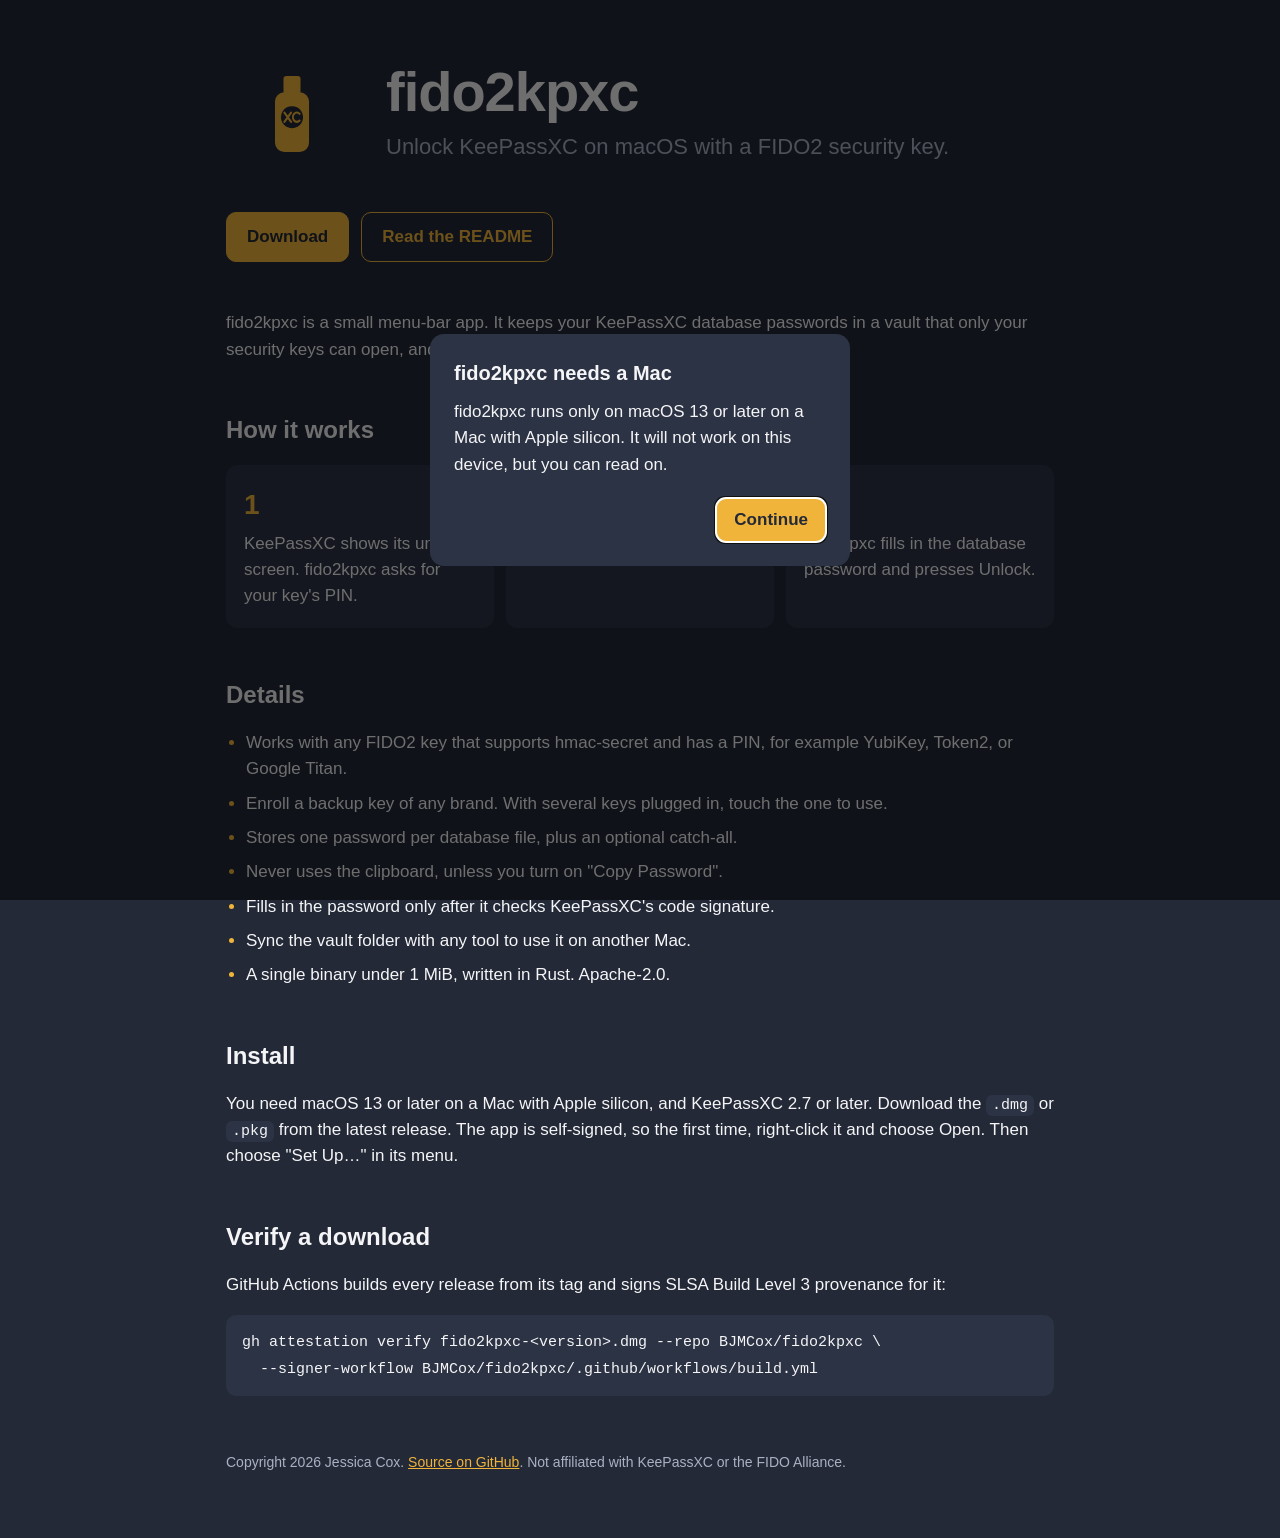
==== docs/index.html @ 6eec9388 "Add key selection, settings, diagnostics, and branding - With several keys plugged in, touch the one" ====
<!DOCTYPE html>
<html lang="en">
<head>
<meta charset="utf-8">
<meta name="viewport" content="width=device-width, initial-scale=1">
<title>fido2kpxc</title>
<meta name="description" content="Unlock KeePassXC on macOS with a FIDO2 security key of any brand.">
<meta property="og:title" content="fido2kpxc">
<meta property="og:description" content="Unlock KeePassXC on macOS with a FIDO2 security key of any brand.">
<meta property="og:image" content="https://raw.githubusercontent.com/BJMCox/fido2kpxc/main/assets/social-preview.png">
<meta name="color-scheme" content="dark">
<link rel="icon" href="logo.svg" type="image/svg+xml">
<style>
  :root {
    --bg: #232937;
    --panel: #2c3344;
    --text: #f5f5f7;
    --muted: #aab1c3;
    --gold: #f0b43a;
  }
  * { box-sizing: border-box; }
  body {
    margin: 0;
    background: var(--bg);
    color: var(--text);
    font: 17px/1.55 -apple-system, BlinkMacSystemFont, "Helvetica Neue", Arial, sans-serif;
  }
  main { max-width: 860px; margin: 0 auto; padding: 48px 16px 64px; }
  a { color: var(--gold); }
  header { display: flex; align-items: center; gap: 28px; flex-wrap: wrap; }
  header img { width: 132px; height: 132px; }
  h1 { font-size: 56px; line-height: 1; margin: 0 0 10px; letter-spacing: -1px; }
  .tagline { color: var(--muted); font-size: 22px; margin: 0; }
  .actions { display: flex; gap: 12px; flex-wrap: wrap; margin: 32px 0 48px; }
  .button {
    display: inline-block; padding: 11px 20px; border-radius: 10px;
    font-weight: 600; text-decoration: none; border: 1px solid var(--gold);
  }
  .button.primary { background: var(--gold); color: var(--bg); }
  h2 { font-size: 24px; margin: 48px 0 16px; }
  ol.steps { counter-reset: step; list-style: none; padding: 0; display: grid; gap: 12px;
    grid-template-columns: repeat(auto-fit, minmax(220px, 1fr)); }
  ol.steps li { counter-increment: step; background: var(--panel); border-radius: 12px; padding: 18px; }
  ol.steps li::before { content: counter(step); display: block; color: var(--gold);
    font-weight: 700; font-size: 28px; margin-bottom: 4px; }
  ul.facts { padding-left: 20px; }
  ul.facts li { margin-bottom: 8px; }
  ul.facts li::marker { color: var(--gold); }
  code { font: 15px ui-monospace, Menlo, monospace; background: var(--panel); padding: 2px 6px; border-radius: 6px; }
  pre { background: var(--panel); padding: 14px 16px; border-radius: 10px; overflow-x: auto; }
  pre code { background: none; padding: 0; }
  dialog::backdrop { background: rgb(0 0 0 / 0.55); }
  footer { color: var(--muted); font-size: 14px; margin-top: 56px; }
  @media (max-width: 520px) {
    h1 { font-size: 42px; }
    header img { width: 96px; height: 96px; }
  }
</style>
</head>
<body>
<main>
  <header>
    <img src="logo.svg" alt="">
    <div>
      <h1>fido2kpxc</h1>
      <p class="tagline">Unlock KeePassXC on macOS with a FIDO2 security key.</p>
    </div>
  </header>

  <div class="actions">
    <a class="button primary" href="https://github.com/BJMCox/fido2kpxc/releases/latest">Download</a>
    <a class="button" href="https://github.com/BJMCox/fido2kpxc#readme">Read the README</a>
  </div>

  <p>fido2kpxc is a small menu-bar app. It keeps your KeePassXC database passwords in a vault that only your security keys can open, and fills in the password when KeePassXC asks for it.</p>

  <h2>How it works</h2>
  <ol class="steps">
    <li>KeePassXC shows its unlock screen. fido2kpxc asks for your key's PIN.</li>
    <li>Your key blinks. Touch it.</li>
    <li>fido2kpxc fills in the database password and presses Unlock.</li>
  </ol>

  <h2>Details</h2>
  <ul class="facts">
    <li>Works with any FIDO2 key that supports hmac-secret and has a PIN, for example YubiKey, Token2, or Google Titan.</li>
    <li>Enroll a backup key of any brand. With several keys plugged in, touch the one to use.</li>
    <li>Stores one password per database file, plus an optional catch-all.</li>
    <li>Never uses the clipboard, unless you turn on "Copy Password".</li>
    <li>Fills in the password only after it checks KeePassXC's code signature.</li>
    <li>Sync the vault folder with any tool to use it on another Mac.</li>
    <li>A single binary under 1 MiB, written in Rust. Apache-2.0.</li>
  </ul>

  <h2>Install</h2>
  <p>You need macOS 13 or later on a Mac with Apple silicon, and KeePassXC 2.7 or later. Download the <code>.dmg</code> or <code>.pkg</code> from the latest release. The app is self-signed, so the first time, right-click it and choose Open. Then choose "Set Up…" in its menu.</p>

  <h2>Verify a download</h2>
  <p>GitHub Actions builds every release from its tag and signs SLSA Build Level 3 provenance for it:</p>
  <pre><code>gh attestation verify fido2kpxc-&lt;version&gt;.dmg --repo BJMCox/fido2kpxc \
  --signer-workflow BJMCox/fido2kpxc/.github/workflows/build.yml</code></pre>

  <footer>
    Copyright 2026 Jessica Cox. <a href="https://github.com/BJMCox/fido2kpxc">Source on GitHub</a>.
    Not affiliated with KeePassXC or the FIDO Alliance.
  </footer>
</main>
<script src="os-check.js"></script>
</body>
</html>
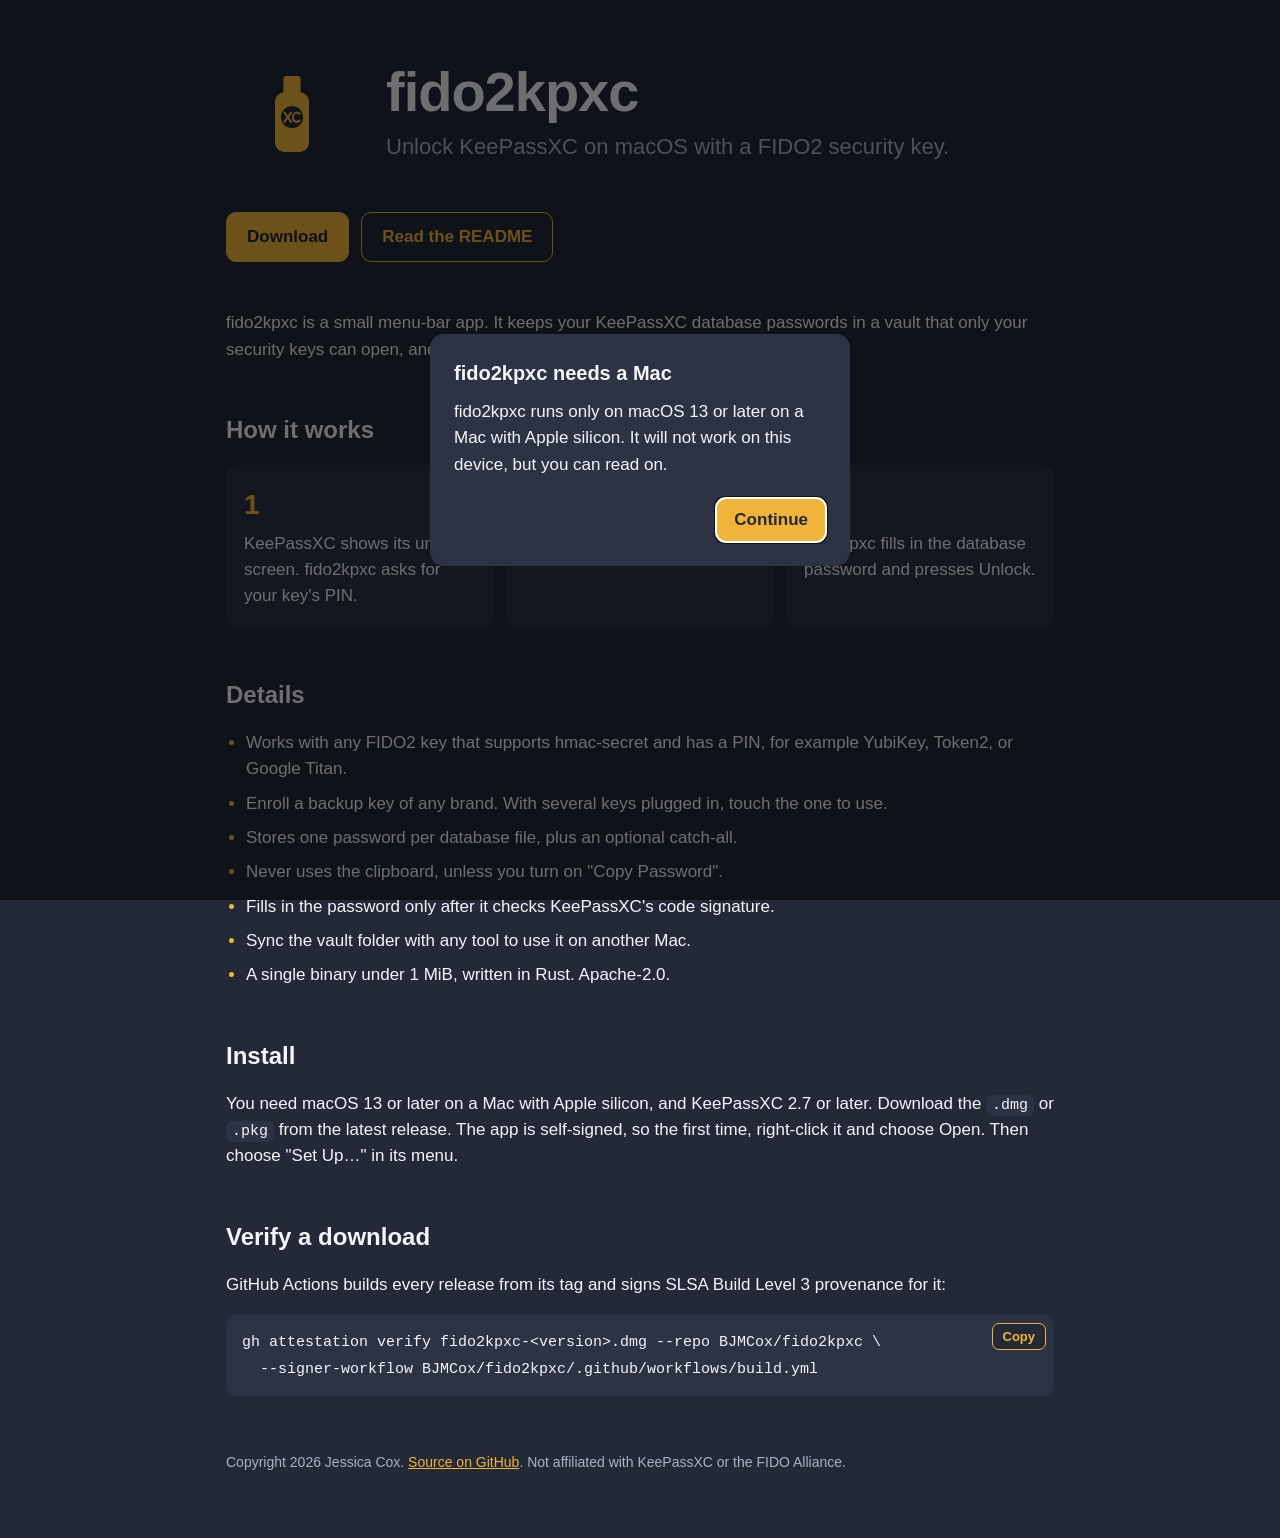
==== commit a060bf65: "Add a copy button to code boxes on the site" ====
--- a/docs/index.html
+++ b/docs/index.html
@@ -47,7 +47,12 @@
   ul.facts li { margin-bottom: 8px; }
   ul.facts li::marker { color: var(--gold); }
   code { font: 15px ui-monospace, Menlo, monospace; background: var(--panel); padding: 2px 6px; border-radius: 6px; }
-  pre { background: var(--panel); padding: 14px 16px; border-radius: 10px; overflow-x: auto; }
+  pre { position: relative; background: var(--panel); padding: 14px 16px; padding-right: 84px;
+    border-radius: 10px; overflow-x: auto; }
+  pre .copy { position: absolute; top: 8px; right: 8px; font: 600 13px -apple-system, sans-serif;
+    padding: 5px 10px; border-radius: 7px; border: 1px solid var(--gold); background: var(--bg);
+    color: var(--gold); cursor: pointer; }
+  pre .copy:hover { background: var(--gold); color: var(--bg); }
   pre code { background: none; padding: 0; }
   dialog::backdrop { background: rgb(0 0 0 / 0.55); }
   footer { color: var(--muted); font-size: 14px; margin-top: 56px; }
@@ -105,6 +110,7 @@
     Not affiliated with KeePassXC or the FIDO Alliance.
   </footer>
 </main>
+<script src="copy.js"></script>
 <script src="os-check.js"></script>
 </body>
 </html>
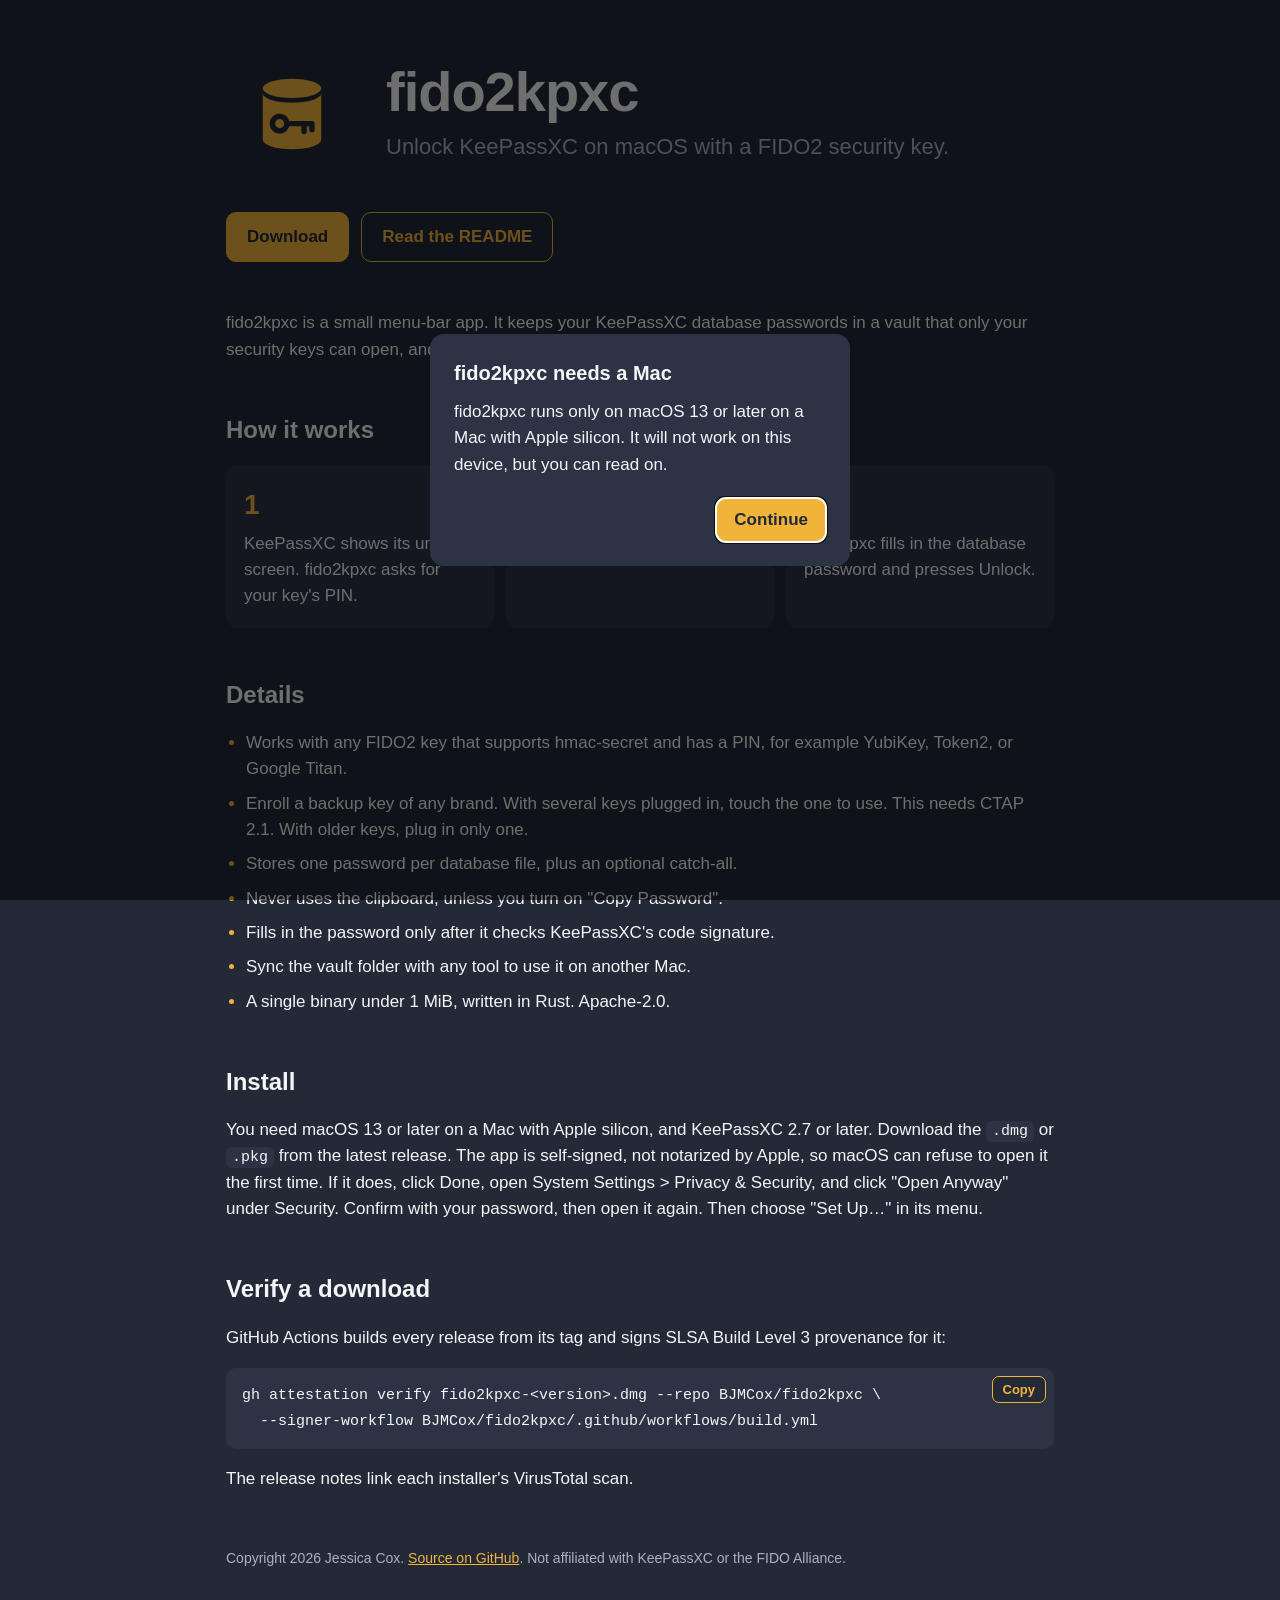
==== commit f230d107: "Release 0.2.2: rework setup, expose the vault library, and address the September review Library: - A" ====
--- a/docs/index.html
+++ b/docs/index.html
@@ -89,7 +89,7 @@
   <h2>Details</h2>
   <ul class="facts">
     <li>Works with any FIDO2 key that supports hmac-secret and has a PIN, for example YubiKey, Token2, or Google Titan.</li>
-    <li>Enroll a backup key of any brand. With several keys plugged in, touch the one to use.</li>
+    <li>Enroll a backup key of any brand. With several keys plugged in, touch the one to use. This needs CTAP 2.1. With older keys, plug in only one.</li>
     <li>Stores one password per database file, plus an optional catch-all.</li>
     <li>Never uses the clipboard, unless you turn on "Copy Password".</li>
     <li>Fills in the password only after it checks KeePassXC's code signature.</li>
@@ -98,12 +98,13 @@
   </ul>
 
   <h2>Install</h2>
-  <p>You need macOS 13 or later on a Mac with Apple silicon, and KeePassXC 2.7 or later. Download the <code>.dmg</code> or <code>.pkg</code> from the latest release. The app is self-signed, so the first time, right-click it and choose Open. Then choose "Set Up…" in its menu.</p>
+  <p>You need macOS 13 or later on a Mac with Apple silicon, and KeePassXC 2.7 or later. Download the <code>.dmg</code> or <code>.pkg</code> from the latest release. The app is self-signed, not notarized by Apple, so macOS can refuse to open it the first time. If it does, click Done, open System Settings &gt; Privacy &amp; Security, and click "Open Anyway" under Security. Confirm with your password, then open it again. Then choose "Set Up…" in its menu.</p>
 
   <h2>Verify a download</h2>
   <p>GitHub Actions builds every release from its tag and signs SLSA Build Level 3 provenance for it:</p>
   <pre><code>gh attestation verify fido2kpxc-&lt;version&gt;.dmg --repo BJMCox/fido2kpxc \
   --signer-workflow BJMCox/fido2kpxc/.github/workflows/build.yml</code></pre>
+  <p>The release notes link each installer's VirusTotal scan.</p>
 
   <footer>
     Copyright 2026 Jessica Cox. <a href="https://github.com/BJMCox/fido2kpxc">Source on GitHub</a>.
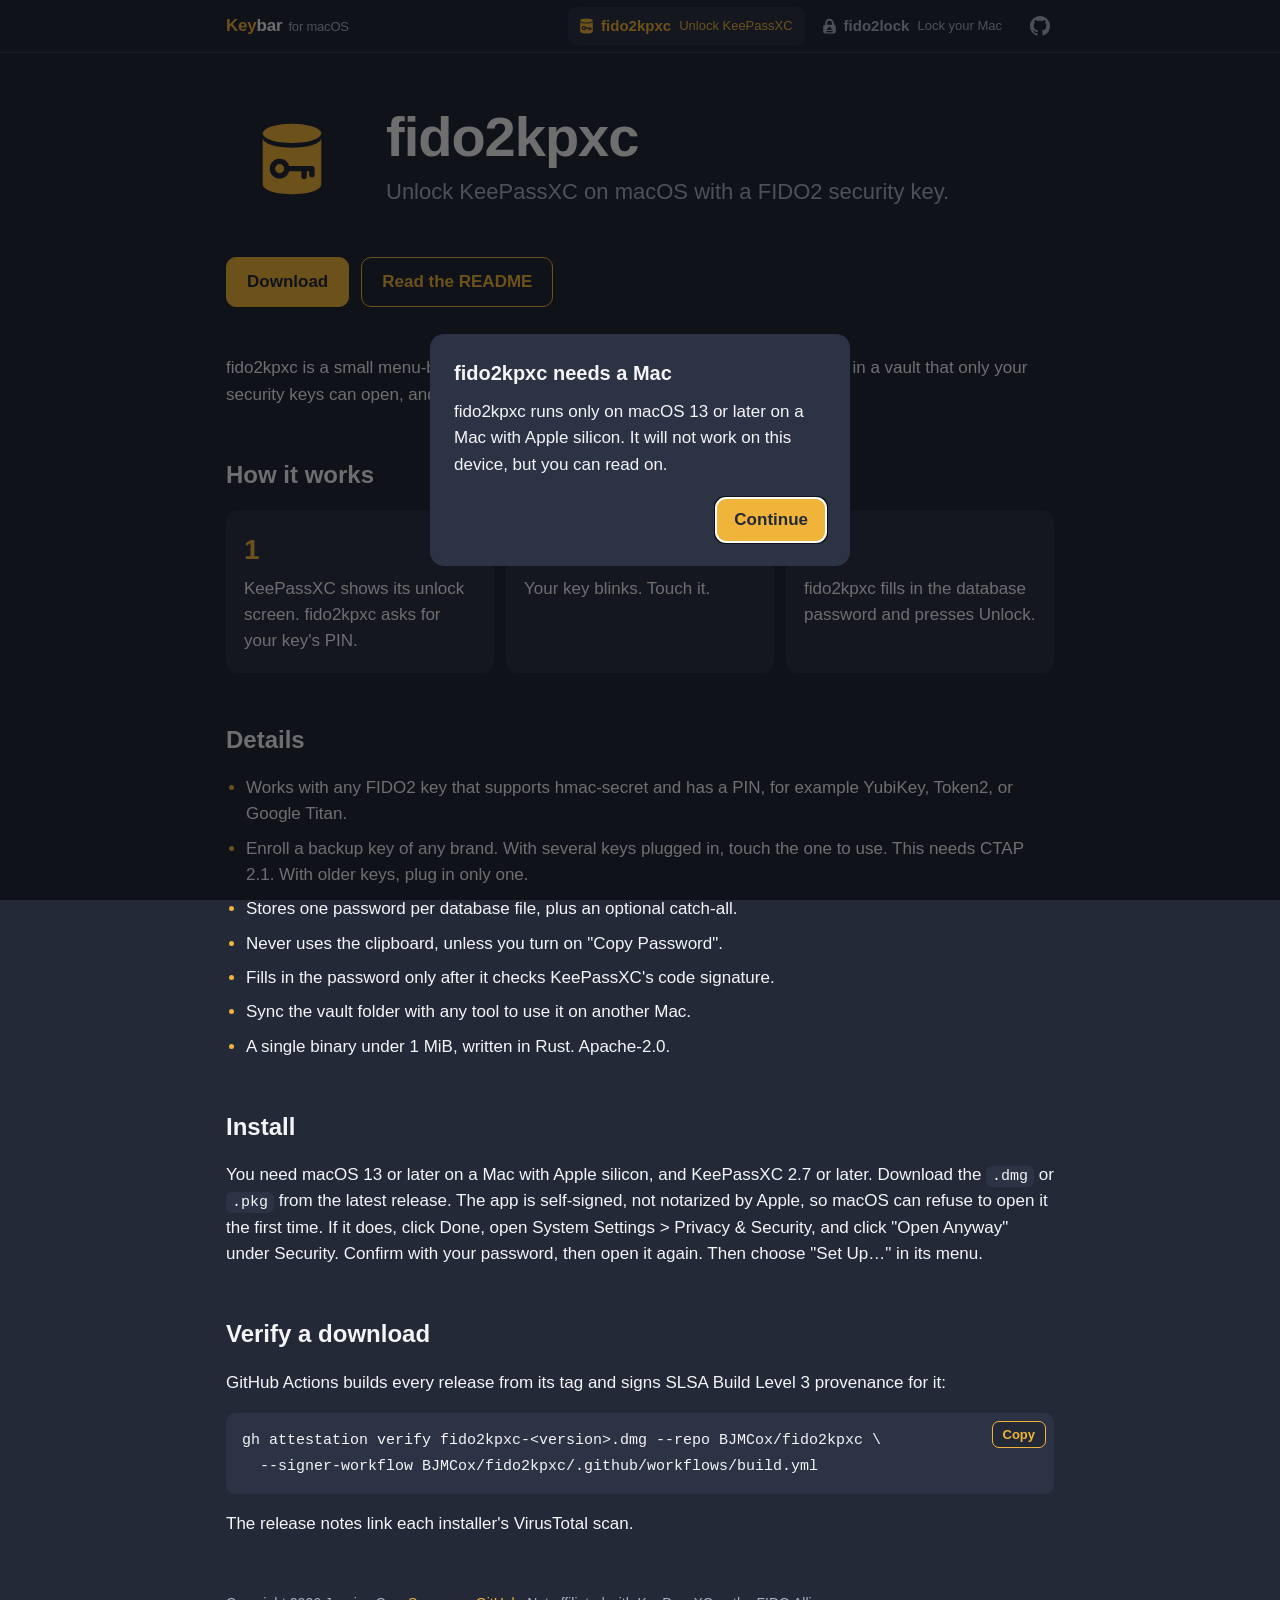
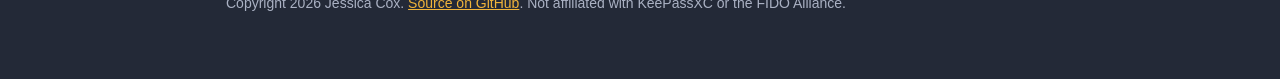
==== commit e7646ebf: "Share the Keybar theme and header bar across the sites The theme moves into docs/keybar.css, which e" ====
--- a/docs/index.html
+++ b/docs/index.html
@@ -10,59 +10,18 @@
 <meta property="og:image" content="https://raw.githubusercontent.com/BJMCox/fido2kpxc/main/assets/social-preview.png">
 <meta name="color-scheme" content="dark">
 <link rel="icon" href="logo.svg" type="image/svg+xml">
-<style>
-  :root {
-    --bg: #232937;
-    --panel: #2c3344;
-    --text: #f5f5f7;
-    --muted: #aab1c3;
-    --gold: #f0b43a;
-  }
-  * { box-sizing: border-box; }
-  body {
-    margin: 0;
-    background: var(--bg);
-    color: var(--text);
-    font: 17px/1.55 -apple-system, BlinkMacSystemFont, "Helvetica Neue", Arial, sans-serif;
-  }
-  main { max-width: 860px; margin: 0 auto; padding: 48px 16px 64px; }
-  a { color: var(--gold); }
-  header { display: flex; align-items: center; gap: 28px; flex-wrap: wrap; }
-  header img { width: 132px; height: 132px; }
-  h1 { font-size: 56px; line-height: 1; margin: 0 0 10px; letter-spacing: -1px; }
-  .tagline { color: var(--muted); font-size: 22px; margin: 0; }
-  .actions { display: flex; gap: 12px; flex-wrap: wrap; margin: 32px 0 48px; }
-  .button {
-    display: inline-block; padding: 11px 20px; border-radius: 10px;
-    font-weight: 600; text-decoration: none; border: 1px solid var(--gold);
-  }
-  .button.primary { background: var(--gold); color: var(--bg); }
-  h2 { font-size: 24px; margin: 48px 0 16px; }
-  ol.steps { counter-reset: step; list-style: none; padding: 0; display: grid; gap: 12px;
-    grid-template-columns: repeat(auto-fit, minmax(220px, 1fr)); }
-  ol.steps li { counter-increment: step; background: var(--panel); border-radius: 12px; padding: 18px; }
-  ol.steps li::before { content: counter(step); display: block; color: var(--gold);
-    font-weight: 700; font-size: 28px; margin-bottom: 4px; }
-  ul.facts { padding-left: 20px; }
-  ul.facts li { margin-bottom: 8px; }
-  ul.facts li::marker { color: var(--gold); }
-  code { font: 15px ui-monospace, Menlo, monospace; background: var(--panel); padding: 2px 6px; border-radius: 6px; }
-  pre { position: relative; background: var(--panel); padding: 14px 16px; padding-right: 84px;
-    border-radius: 10px; overflow-x: auto; }
-  pre .copy { position: absolute; top: 8px; right: 8px; font: 600 13px -apple-system, sans-serif;
-    padding: 5px 10px; border-radius: 7px; border: 1px solid var(--gold); background: var(--bg);
-    color: var(--gold); cursor: pointer; }
-  pre .copy:hover { background: var(--gold); color: var(--bg); }
-  pre code { background: none; padding: 0; }
-  dialog::backdrop { background: rgb(0 0 0 / 0.55); }
-  footer { color: var(--muted); font-size: 14px; margin-top: 56px; }
-  @media (max-width: 520px) {
-    h1 { font-size: 42px; }
-    header img { width: 96px; height: 96px; }
-  }
-</style>
+<link rel="stylesheet" href="keybar.css">
 </head>
 <body>
+<!-- The Keybar bar. Keep it the same on every Keybar site, apart from aria-current. -->
+<div class="keybar">
+  <nav aria-label="Keybar">
+    <span class="name"><span>Key</span>bar<small>for macOS</small></span>
+    <a class="app" href="https://bjmcox.github.io/fido2kpxc/" aria-current="page"><svg viewBox="0 0 20 24" aria-hidden="true"><ellipse cx="10" cy="3.5" rx="9.7" ry="3.2" fill="currentColor"/> <path fill="currentColor" fill-rule="evenodd" d="M0.3 5.1A9.7 3.2 0 0 0 19.7 5.1V20.5A9.7 3.2 0 0 1 0.3 20.5Z M9.075 14.3H16.6A0.9 0.9 0 0 1 17.5 15.2V17.2A0.9 0.9 0 0 1 15.7 17.2V16.1H14.9V17.8A0.9 0.9 0 0 1 13.1 17.8V16.1H9.075A3.3 3.3 0 1 1 9.075 14.3Z M4.4 15.2a1.5 1.5 0 1 0 3 0a1.5 1.5 0 1 0 -3 0Z"/></svg>fido2kpxc <small>Unlock KeePassXC</small></a>
+    <a class="app" href="https://bjmcox.github.io/fido2lock/"><svg viewBox="0 0 20 24" aria-hidden="true"><path fill="none" stroke="currentColor" stroke-width="3" stroke-linecap="round" d="M4.7 10.5V7.8a5.3 5.3 0 0 1 10.6 0V10.5"/> <path fill="currentColor" fill-rule="evenodd" d="M3.5 10h13a3.2 3.2 0 0 1 3.2 3.2v7.3a3.2 3.2 0 0 1 -3.2 3.2h-13a3.2 3.2 0 0 1 -3.2 -3.2v-7.3a3.2 3.2 0 0 1 3.2 -3.2Z M10 12.9L14.8 18.1H5.2Z M5.2 19.6h9.6v2.2H5.2Z"/></svg>fido2lock <small>Lock your Mac</small></a>
+    <a class="gh" href="https://github.com/BJMCox/fido2kpxc" aria-label="Source on GitHub"><svg viewBox="0 0 16 16" aria-hidden="true"><path fill="currentColor" d="M8 0C3.58 0 0 3.58 0 8c0 3.54 2.29 6.53 5.47 7.59.4.07.55-.17.55-.38 0-.19-.01-.82-.01-1.49-2.01.37-2.53-.49-2.69-.94-.09-.23-.48-.94-.82-1.13-.28-.15-.68-.52-.01-.53.63-.01 1.08.58 1.23.82.72 1.21 1.87.87 2.33.66.07-.52.28-.87.51-1.07-1.78-.2-3.64-.89-3.64-3.95 0-.87.31-1.59.82-2.15-.08-.2-.36-1.02.08-2.12 0 0 .67-.21 2.2.82.64-.18 1.32-.27 2-.27.68 0 1.36.09 2 .27 1.53-1.04 2.2-.82 2.2-.82.44 1.1.16 1.92.08 2.12.51.56.82 1.27.82 2.15 0 3.07-1.87 3.75-3.65 3.95.29.25.54.73.54 1.48 0 1.07-.01 1.93-.01 2.2 0 .21.15.46.55.38A8.013 8.013 0 0016 8c0-4.42-3.58-8-8-8z"/></svg></a>
+  </nav>
+</div>
 <main>
   <header>
     <img src="logo.svg" alt="">
--- a/docs/keybar.css
+++ b/docs/keybar.css
@@ -0,0 +1,73 @@
+/* The Keybar theme, shared by every Keybar site. Keep the copies identical. */
+:root {
+  --bg: #232937;
+  --panel: #2c3344;
+  --text: #f5f5f7;
+  --muted: #aab1c3;
+  --gold: #f0b43a;
+}
+* { box-sizing: border-box; }
+body {
+  margin: 0;
+  background: var(--bg);
+  color: var(--text);
+  font: 17px/1.55 -apple-system, BlinkMacSystemFont, "Helvetica Neue", Arial, sans-serif;
+}
+main { max-width: 860px; margin: 0 auto; padding: 40px 16px 64px; }
+a { color: var(--gold); }
+header { display: flex; align-items: center; gap: 28px; flex-wrap: wrap; }
+header img { width: 132px; height: 132px; }
+h1 { font-size: 56px; line-height: 1; margin: 0 0 10px; letter-spacing: -1px; }
+.tagline { color: var(--muted); font-size: 22px; margin: 0; }
+.actions { display: flex; gap: 12px; flex-wrap: wrap; margin: 32px 0 48px; }
+.button {
+  display: inline-block; padding: 11px 20px; border-radius: 10px;
+  font-weight: 600; text-decoration: none; border: 1px solid var(--gold);
+}
+.button.primary { background: var(--gold); color: var(--bg); }
+h2 { font-size: 24px; margin: 48px 0 16px; }
+ol.steps { counter-reset: step; list-style: none; padding: 0; display: grid; gap: 12px;
+  grid-template-columns: repeat(auto-fit, minmax(220px, 1fr)); }
+ol.steps li { counter-increment: step; background: var(--panel); border-radius: 12px; padding: 18px; }
+ol.steps li::before { content: counter(step); display: block; color: var(--gold);
+  font-weight: 700; font-size: 28px; margin-bottom: 4px; }
+ul.facts { padding-left: 20px; }
+ul.facts li { margin-bottom: 8px; }
+ul.facts li::marker { color: var(--gold); }
+code { font: 15px ui-monospace, Menlo, monospace; background: var(--panel); padding: 2px 6px; border-radius: 6px; }
+pre { position: relative; background: var(--panel); padding: 14px 16px; padding-right: 84px;
+  border-radius: 10px; overflow-x: auto; }
+pre .copy { position: absolute; top: 8px; right: 8px; font: 600 13px -apple-system, sans-serif;
+  padding: 5px 10px; border-radius: 7px; border: 1px solid var(--gold); background: var(--bg);
+  color: var(--gold); cursor: pointer; }
+pre .copy:hover { background: var(--gold); color: var(--bg); }
+pre code { background: none; padding: 0; }
+dialog::backdrop { background: rgb(0 0 0 / 0.55); }
+footer { color: var(--muted); font-size: 14px; margin-top: 56px; }
+@media (max-width: 520px) {
+  h1 { font-size: 42px; }
+  header img { width: 96px; height: 96px; }
+}
+
+/* The Keybar bar, shared by every Keybar site. */
+.keybar { position: sticky; top: 0; z-index: 10; background: rgb(35 41 55 / 0.92);
+  backdrop-filter: blur(8px); border-bottom: 1px solid #3a4256; }
+.keybar nav { max-width: 860px; margin: 0 auto; padding: 0 16px; display: flex; align-items: center;
+  gap: 6px; min-height: 52px; flex-wrap: wrap; }
+.keybar .name { font-weight: 700; margin-right: auto; padding: 8px 0; letter-spacing: -0.2px; }
+.keybar .name span { color: var(--gold); }
+.keybar .name small { color: var(--muted); font-weight: 400; font-size: 13px; margin-left: 6px; }
+.keybar .app { display: flex; align-items: center; gap: 8px; padding: 7px 12px; border-radius: 9px;
+  color: var(--muted); text-decoration: none; font-weight: 600; font-size: 15px; }
+.keybar .app svg { width: 13px; height: 16px; flex: none; }
+.keybar .app small { font-weight: 400; font-size: 13px; }
+.keybar .app:hover { color: var(--text); background: var(--panel); }
+.keybar .app[aria-current="page"] { color: var(--gold); background: var(--panel); }
+.keybar .gh { color: var(--muted); padding: 7px 4px 7px 10px; display: flex; }
+.keybar .gh:hover { color: var(--text); }
+.keybar .gh svg { width: 20px; height: 20px; }
+@media (max-width: 520px) {
+  .keybar .name { width: 100%; padding-bottom: 0; }
+  .keybar .app small { display: none; }
+  .keybar nav { padding-bottom: 6px; }
+}
